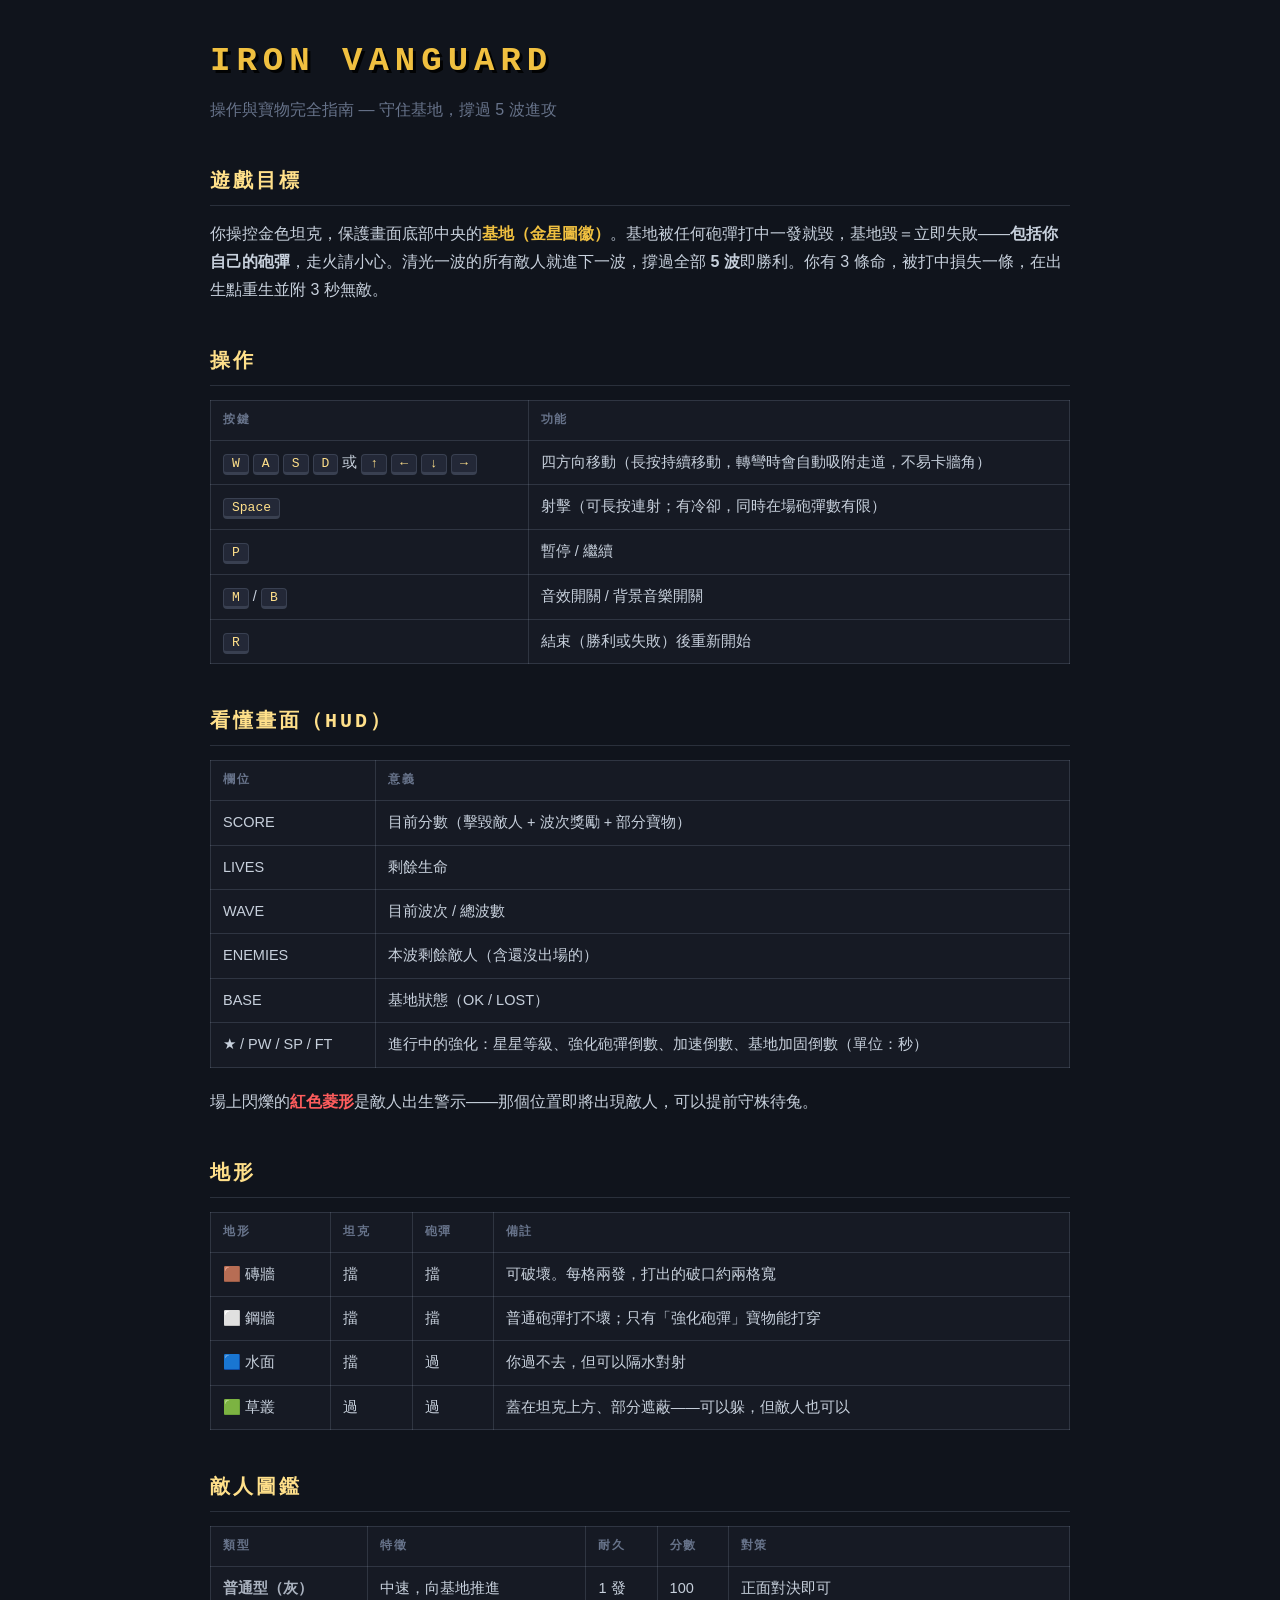
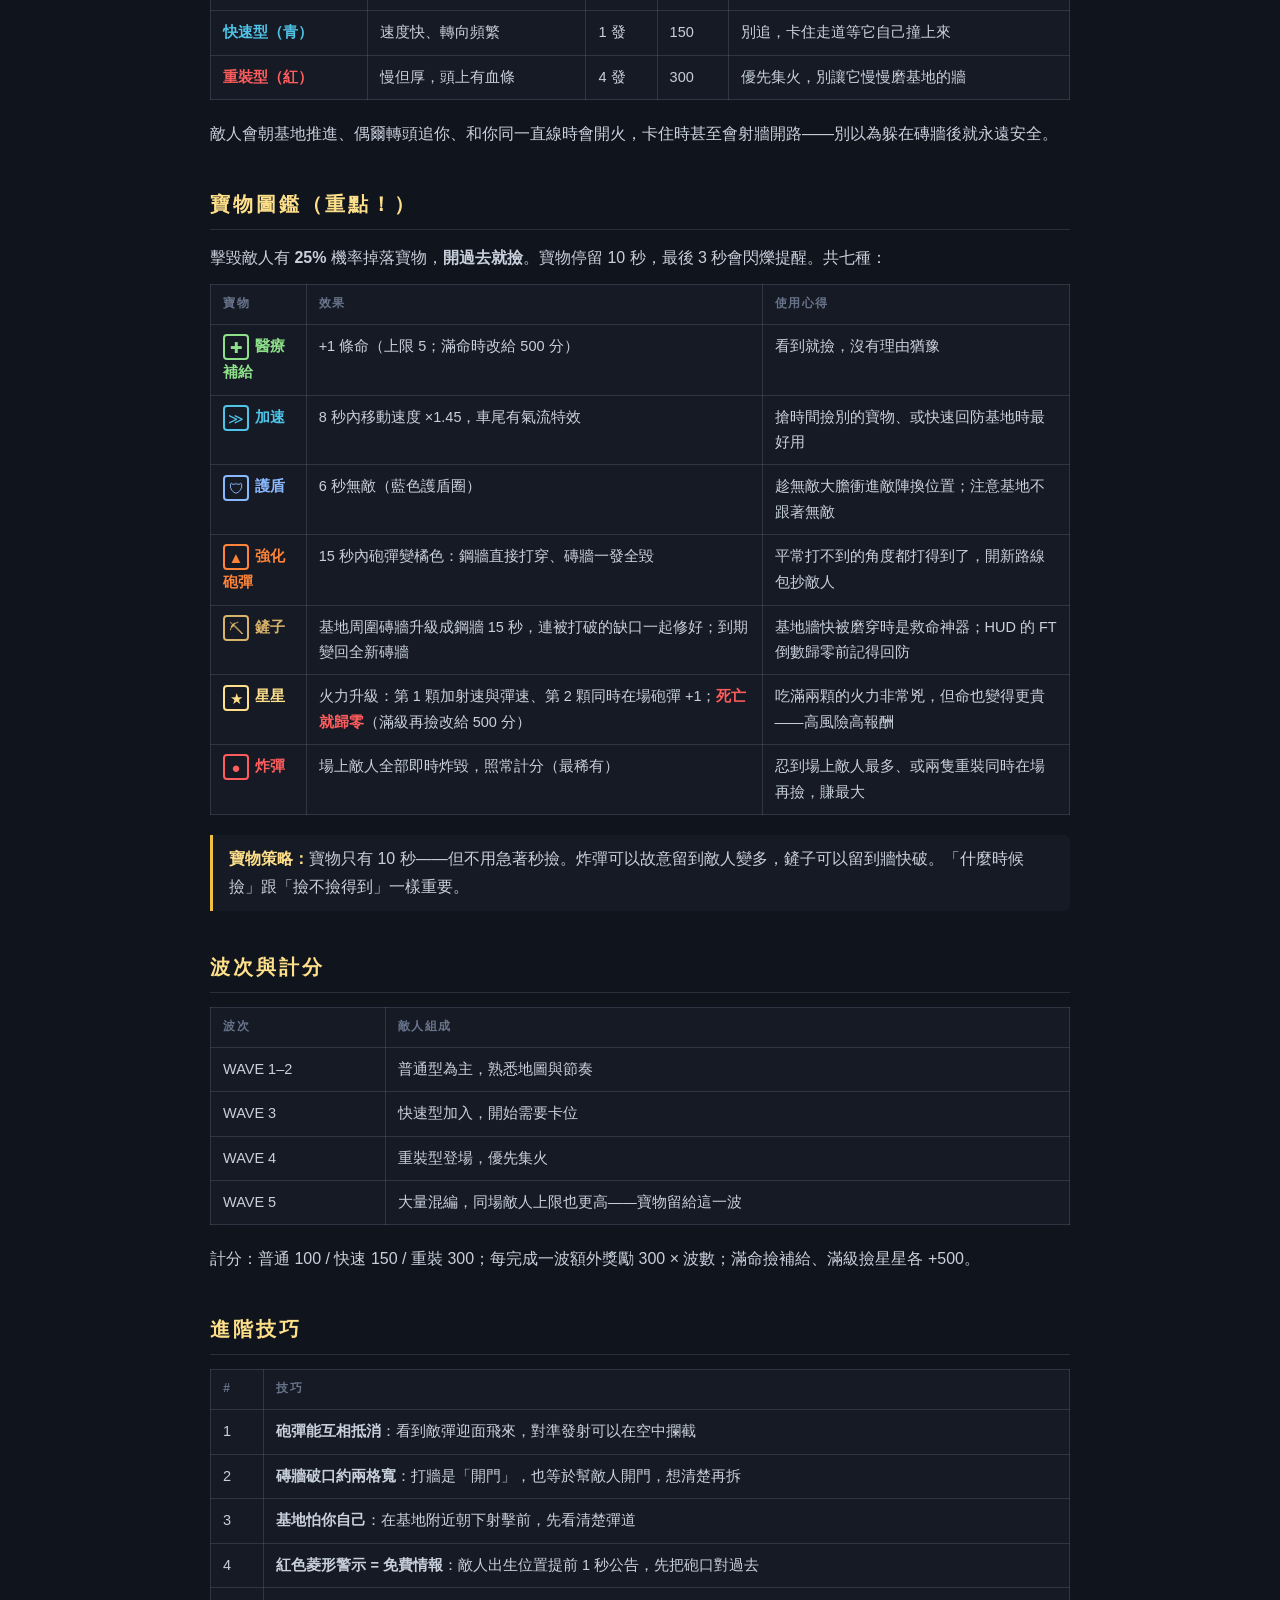
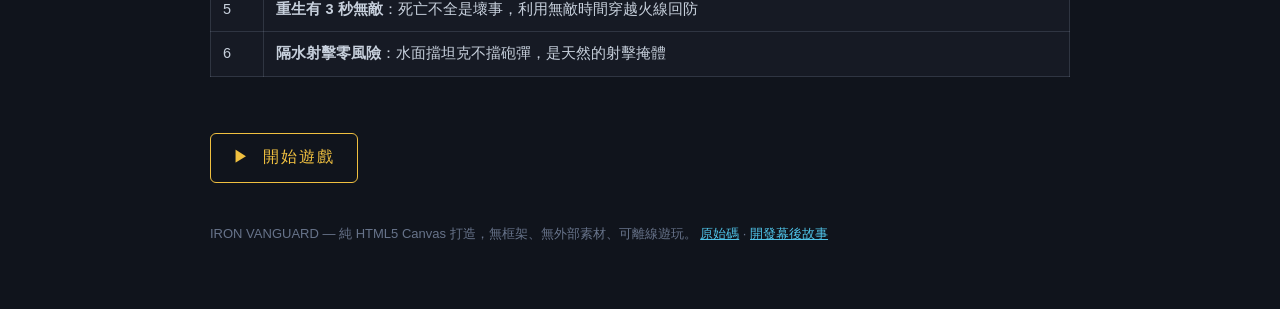
==== guide.html @ b5ddad6f "docs: 遊戲攻略頁 guide.html — 操作、地形、敵人、七種寶物詳解與進階技巧" ====
<!DOCTYPE html>
<html lang="zh-Hant">
<head>
<meta charset="UTF-8">
<meta name="viewport" content="width=device-width, initial-scale=1.0">
<title>IRON VANGUARD — 操作與寶物完全指南</title>
<style>
  :root {
    --bg: #10141c;
    --panel: #161a24;
    --line: rgba(159, 176, 198, 0.18);
    --text: #c7d0dc;
    --muted: #67738a;
    --gold: #f0c040;
    --amber: #ffe08a;
    --green: #8ee08a;
    --blue: #8ab8ff;
    --cyan: #4fc3e8;
    --red: #ff5d5d;
    --orange: #ff8438;
    --shovel: #d8b26a;
    --mono: 'Consolas', 'Menlo', 'Courier New', monospace;
    --cjk: 'Microsoft JhengHei', 'PingFang TC', 'Noto Sans TC', sans-serif;
  }
  * { margin: 0; padding: 0; box-sizing: border-box; }
  body {
    background: var(--bg);
    color: var(--text);
    font-family: var(--cjk);
    line-height: 1.75;
    padding: 32px 16px 64px;
  }
  main { max-width: 860px; margin: 0 auto; }
  h1 {
    font-family: var(--mono);
    color: var(--gold);
    letter-spacing: 6px;
    font-size: 34px;
    text-shadow: 3px 3px 0 rgba(0,0,0,0.85);
    margin-bottom: 4px;
  }
  .subtitle { color: var(--muted); margin-bottom: 28px; }
  h2 {
    font-family: var(--mono);
    color: var(--amber);
    letter-spacing: 3px;
    font-size: 20px;
    margin: 40px 0 14px;
    padding-bottom: 6px;
    border-bottom: 1px solid var(--line);
  }
  h3 { color: var(--blue); font-size: 16px; margin: 22px 0 8px; }
  p { margin-bottom: 10px; }
  table {
    width: 100%;
    border-collapse: collapse;
    margin: 12px 0 20px;
    font-size: 14.5px;
    background: var(--panel);
  }
  th, td { padding: 9px 12px; border: 1px solid var(--line); text-align: left; vertical-align: top; }
  th { color: var(--muted); font-size: 12px; letter-spacing: 1.5px; font-family: var(--mono); }
  kbd {
    font-family: var(--mono);
    background: #232837;
    border: 1px solid var(--line);
    border-bottom-width: 3px;
    border-radius: 4px;
    padding: 1px 8px;
    color: var(--amber);
    font-size: 13px;
    white-space: nowrap;
  }
  .tip {
    background: var(--panel);
    border-left: 3px solid var(--gold);
    padding: 10px 16px;
    margin: 14px 0;
    border-radius: 0 6px 6px 0;
  }
  .tip b { color: var(--amber); }
  .icon {
    display: inline-block;
    width: 26px; height: 26px;
    border-radius: 4px;
    border: 2px solid;
    background: var(--panel);
    text-align: center;
    line-height: 24px;
    font-size: 15px;
    margin-right: 6px;
    vertical-align: middle;
  }
  a { color: var(--cyan); }
  .back {
    display: inline-block;
    margin-top: 36px;
    font-family: var(--mono);
    letter-spacing: 2px;
    color: var(--gold);
    text-decoration: none;
    border: 1px solid var(--gold);
    border-radius: 6px;
    padding: 10px 22px;
  }
  .back:hover { background: rgba(240, 192, 64, 0.12); }
  footer { color: var(--muted); font-size: 13px; margin-top: 40px; }
</style>
</head>
<body>
<main>
  <h1>IRON VANGUARD</h1>
  <p class="subtitle">操作與寶物完全指南 — 守住基地，撐過 5 波進攻</p>

  <h2>遊戲目標</h2>
  <p>你操控金色坦克，保護畫面底部中央的<b style="color:var(--gold)">基地（金星圖徽）</b>。基地被任何砲彈打中一發就毀，基地毀＝立即失敗——<b>包括你自己的砲彈</b>，走火請小心。清光一波的所有敵人就進下一波，撐過全部 <b>5 波</b>即勝利。你有 3 條命，被打中損失一條，在出生點重生並附 3 秒無敵。</p>

  <h2>操作</h2>
  <table>
    <tr><th>按鍵</th><th>功能</th></tr>
    <tr><td><kbd>W</kbd> <kbd>A</kbd> <kbd>S</kbd> <kbd>D</kbd> 或 <kbd>↑</kbd> <kbd>←</kbd> <kbd>↓</kbd> <kbd>→</kbd></td><td>四方向移動（長按持續移動，轉彎時會自動吸附走道，不易卡牆角）</td></tr>
    <tr><td><kbd>Space</kbd></td><td>射擊（可長按連射；有冷卻，同時在場砲彈數有限）</td></tr>
    <tr><td><kbd>P</kbd></td><td>暫停 / 繼續</td></tr>
    <tr><td><kbd>M</kbd> / <kbd>B</kbd></td><td>音效開關 / 背景音樂開關</td></tr>
    <tr><td><kbd>R</kbd></td><td>結束（勝利或失敗）後重新開始</td></tr>
  </table>

  <h2>看懂畫面（HUD）</h2>
  <table>
    <tr><th>欄位</th><th>意義</th></tr>
    <tr><td>SCORE</td><td>目前分數（擊毀敵人 + 波次獎勵 + 部分寶物）</td></tr>
    <tr><td>LIVES</td><td>剩餘生命</td></tr>
    <tr><td>WAVE</td><td>目前波次 / 總波數</td></tr>
    <tr><td>ENEMIES</td><td>本波剩餘敵人（含還沒出場的）</td></tr>
    <tr><td>BASE</td><td>基地狀態（OK / LOST）</td></tr>
    <tr><td>★ / PW / SP / FT</td><td>進行中的強化：星星等級、強化砲彈倒數、加速倒數、基地加固倒數（單位：秒）</td></tr>
  </table>
  <p>場上閃爍的<b style="color:var(--red)">紅色菱形</b>是敵人出生警示——那個位置即將出現敵人，可以提前守株待兔。</p>

  <h2>地形</h2>
  <table>
    <tr><th>地形</th><th>坦克</th><th>砲彈</th><th>備註</th></tr>
    <tr><td>🟫 磚牆</td><td>擋</td><td>擋</td><td>可破壞。每格兩發，打出的破口約兩格寬</td></tr>
    <tr><td>⬜ 鋼牆</td><td>擋</td><td>擋</td><td>普通砲彈打不壞；只有「強化砲彈」寶物能打穿</td></tr>
    <tr><td>🟦 水面</td><td>擋</td><td>過</td><td>你過不去，但可以隔水對射</td></tr>
    <tr><td>🟩 草叢</td><td>過</td><td>過</td><td>蓋在坦克上方、部分遮蔽——可以躲，但敵人也可以</td></tr>
  </table>

  <h2>敵人圖鑑</h2>
  <table>
    <tr><th>類型</th><th>特徵</th><th>耐久</th><th>分數</th><th>對策</th></tr>
    <tr><td style="color:#aab2bf"><b>普通型（灰）</b></td><td>中速，向基地推進</td><td>1 發</td><td>100</td><td>正面對決即可</td></tr>
    <tr><td style="color:var(--cyan)"><b>快速型（青）</b></td><td>速度快、轉向頻繁</td><td>1 發</td><td>150</td><td>別追，卡住走道等它自己撞上來</td></tr>
    <tr><td style="color:var(--red)"><b>重裝型（紅）</b></td><td>慢但厚，頭上有血條</td><td>4 發</td><td>300</td><td>優先集火，別讓它慢慢磨基地的牆</td></tr>
  </table>
  <p>敵人會朝基地推進、偶爾轉頭追你、和你同一直線時會開火，卡住時甚至會射牆開路——別以為躲在磚牆後就永遠安全。</p>

  <h2>寶物圖鑑（重點！）</h2>
  <p>擊毀敵人有 <b>25%</b> 機率掉落寶物，<b>開過去就撿</b>。寶物停留 10 秒，最後 3 秒會閃爍提醒。共七種：</p>
  <table>
    <tr><th>寶物</th><th>效果</th><th>使用心得</th></tr>
    <tr><td><span class="icon" style="color:var(--green);border-color:var(--green)">✚</span><b style="color:var(--green)">醫療補給</b></td><td>+1 條命（上限 5；滿命時改給 500 分）</td><td>看到就撿，沒有理由猶豫</td></tr>
    <tr><td><span class="icon" style="color:var(--cyan);border-color:var(--cyan)">≫</span><b style="color:var(--cyan)">加速</b></td><td>8 秒內移動速度 ×1.45，車尾有氣流特效</td><td>搶時間撿別的寶物、或快速回防基地時最好用</td></tr>
    <tr><td><span class="icon" style="color:var(--blue);border-color:var(--blue)">🛡</span><b style="color:var(--blue)">護盾</b></td><td>6 秒無敵（藍色護盾圈）</td><td>趁無敵大膽衝進敵陣換位置；注意基地不跟著無敵</td></tr>
    <tr><td><span class="icon" style="color:var(--orange);border-color:var(--orange)">▲</span><b style="color:var(--orange)">強化砲彈</b></td><td>15 秒內砲彈變橘色：鋼牆直接打穿、磚牆一發全毀</td><td>平常打不到的角度都打得到了，開新路線包抄敵人</td></tr>
    <tr><td><span class="icon" style="color:var(--shovel);border-color:var(--shovel)">⛏</span><b style="color:var(--shovel)">鏟子</b></td><td>基地周圍磚牆升級成鋼牆 15 秒，連被打破的缺口一起修好；到期變回全新磚牆</td><td>基地牆快被磨穿時是救命神器；HUD 的 FT 倒數歸零前記得回防</td></tr>
    <tr><td><span class="icon" style="color:var(--amber);border-color:var(--amber)">★</span><b style="color:var(--amber)">星星</b></td><td>火力升級：第 1 顆加射速與彈速、第 2 顆同時在場砲彈 +1；<b style="color:var(--red)">死亡就歸零</b>（滿級再撿改給 500 分）</td><td>吃滿兩顆的火力非常兇，但命也變得更貴——高風險高報酬</td></tr>
    <tr><td><span class="icon" style="color:var(--red);border-color:var(--red)">●</span><b style="color:var(--red)">炸彈</b></td><td>場上敵人全部即時炸毀，照常計分（最稀有）</td><td>忍到場上敵人最多、或兩隻重裝同時在場再撿，賺最大</td></tr>
  </table>
  <div class="tip"><b>寶物策略：</b>寶物只有 10 秒——但不用急著秒撿。炸彈可以故意留到敵人變多，鏟子可以留到牆快破。「什麼時候撿」跟「撿不撿得到」一樣重要。</div>

  <h2>波次與計分</h2>
  <table>
    <tr><th>波次</th><th>敵人組成</th></tr>
    <tr><td>WAVE 1–2</td><td>普通型為主，熟悉地圖與節奏</td></tr>
    <tr><td>WAVE 3</td><td>快速型加入，開始需要卡位</td></tr>
    <tr><td>WAVE 4</td><td>重裝型登場，優先集火</td></tr>
    <tr><td>WAVE 5</td><td>大量混編，同場敵人上限也更高——寶物留給這一波</td></tr>
  </table>
  <p>計分：普通 100 / 快速 150 / 重裝 300；每完成一波額外獎勵 300 × 波數；滿命撿補給、滿級撿星星各 +500。</p>

  <h2>進階技巧</h2>
  <table>
    <tr><th>#</th><th>技巧</th></tr>
    <tr><td>1</td><td><b>砲彈能互相抵消</b>：看到敵彈迎面飛來，對準發射可以在空中攔截</td></tr>
    <tr><td>2</td><td><b>磚牆破口約兩格寬</b>：打牆是「開門」，也等於幫敵人開門，想清楚再拆</td></tr>
    <tr><td>3</td><td><b>基地怕你自己</b>：在基地附近朝下射擊前，先看清楚彈道</td></tr>
    <tr><td>4</td><td><b>紅色菱形警示 = 免費情報</b>：敵人出生位置提前 1 秒公告，先把砲口對過去</td></tr>
    <tr><td>5</td><td><b>重生有 3 秒無敵</b>：死亡不全是壞事，利用無敵時間穿越火線回防</td></tr>
    <tr><td>6</td><td><b>隔水射擊零風險</b>：水面擋坦克不擋砲彈，是天然的射擊掩體</td></tr>
  </table>

  <a class="back" href="./index.html">▶ 開始遊戲</a>

  <footer>
    IRON VANGUARD — 純 HTML5 Canvas 打造，無框架、無外部素材、可離線遊玩。
    <a href="https://github.com/Ttingyu1123/game-tank">原始碼</a> ·
    <a href="https://tingyudeco.com/blog/behind-the-scenes-iron-vanguard">開發幕後故事</a>
  </footer>
</main>
</body>
</html>
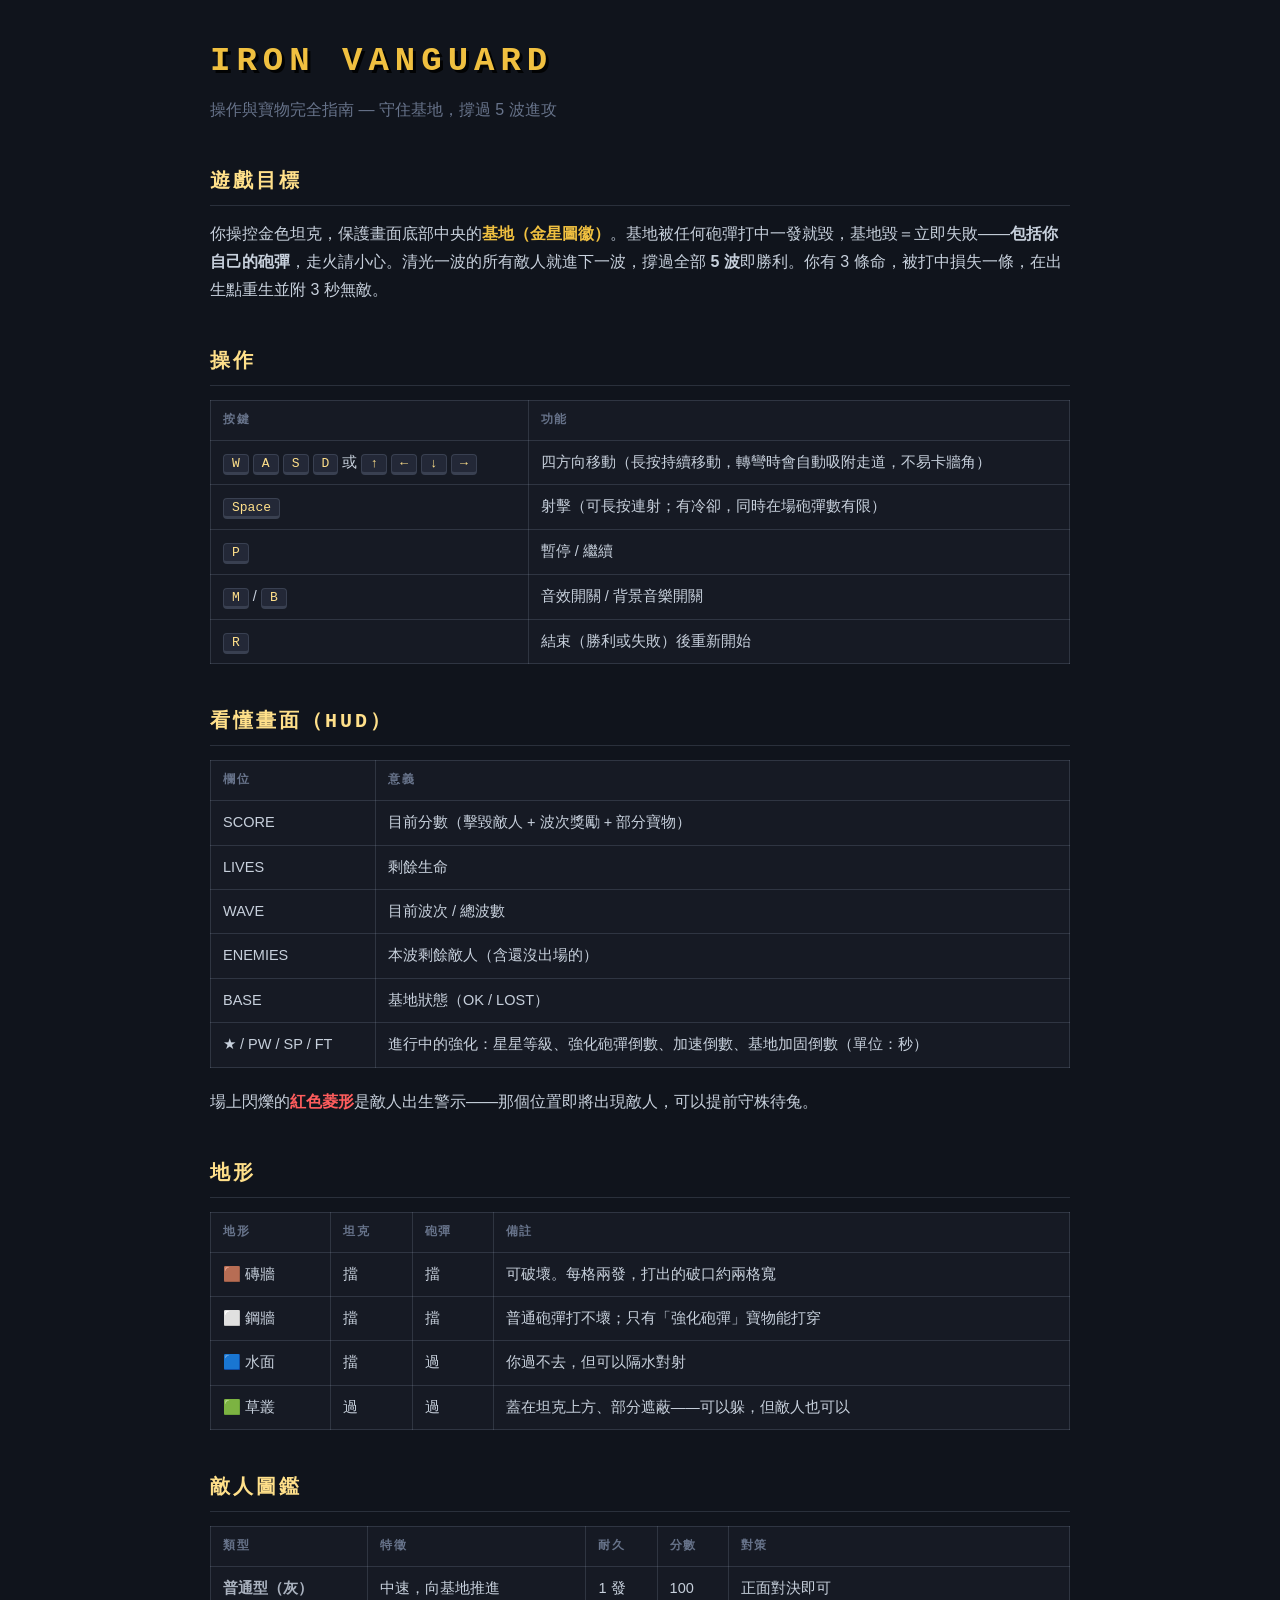
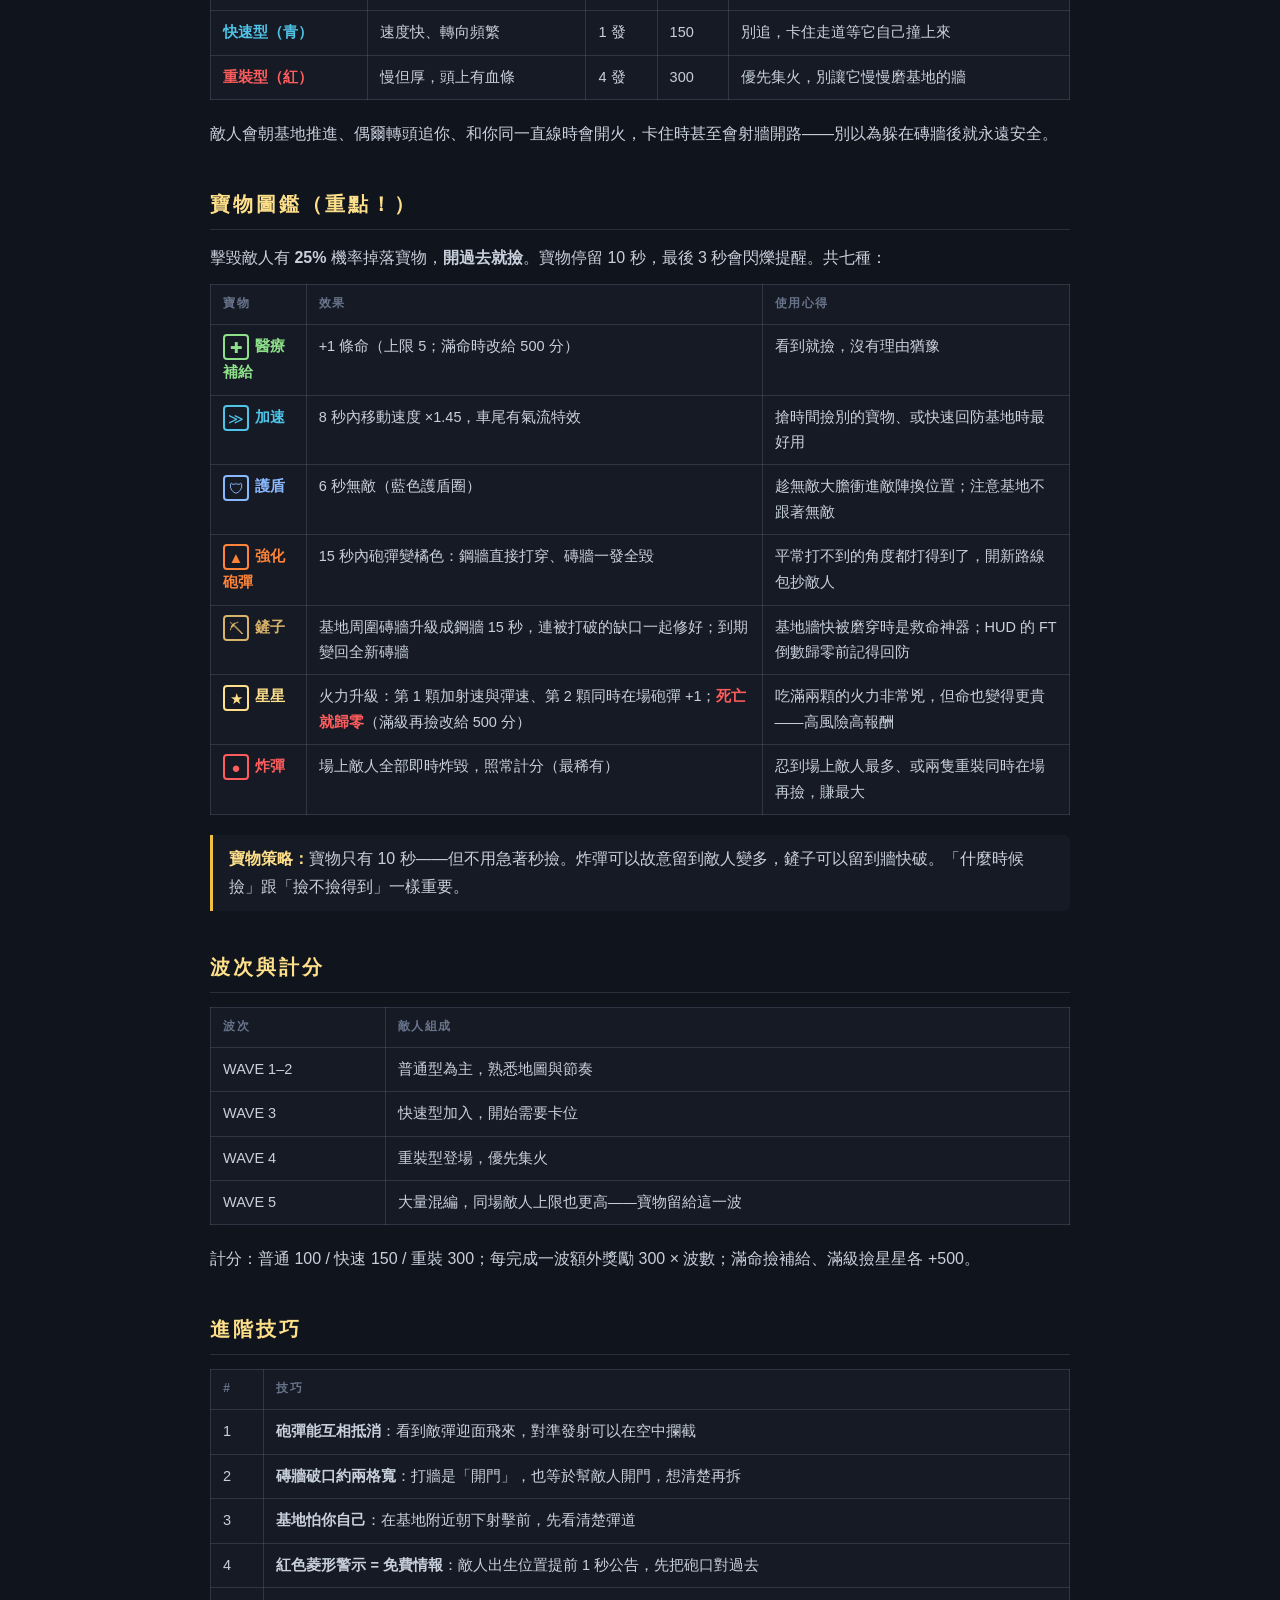
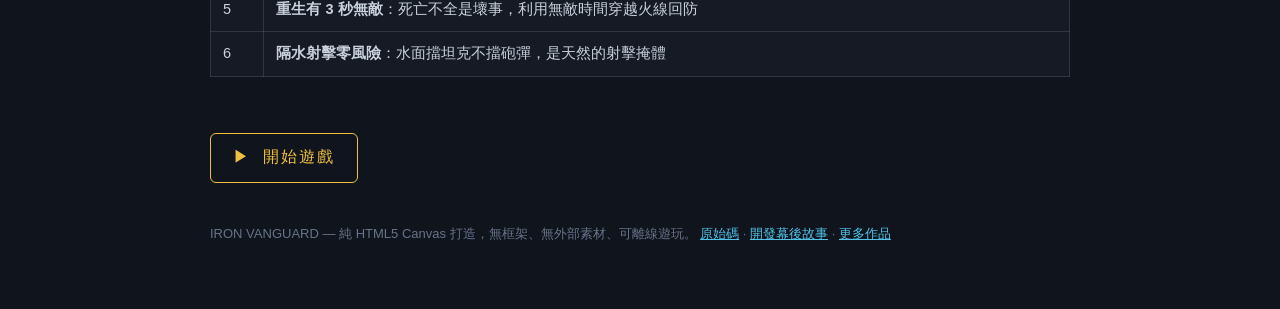
==== commit 987b1c04: "docs: 遊戲頁與攻略頁 footer 加回主站連結（portfolio/tools）" ====
--- a/guide.html
+++ b/guide.html
@@ -195,7 +195,8 @@
   <footer>
     IRON VANGUARD — 純 HTML5 Canvas 打造，無框架、無外部素材、可離線遊玩。
     <a href="https://github.com/Ttingyu1123/game-tank">原始碼</a> ·
-    <a href="https://tingyudeco.com/blog/behind-the-scenes-iron-vanguard">開發幕後故事</a>
+    <a href="https://tingyudeco.com/blog/behind-the-scenes-iron-vanguard">開發幕後故事</a> ·
+    <a href="https://tingyudeco.com/portfolio/tools">更多作品</a>
   </footer>
 </main>
 </body>
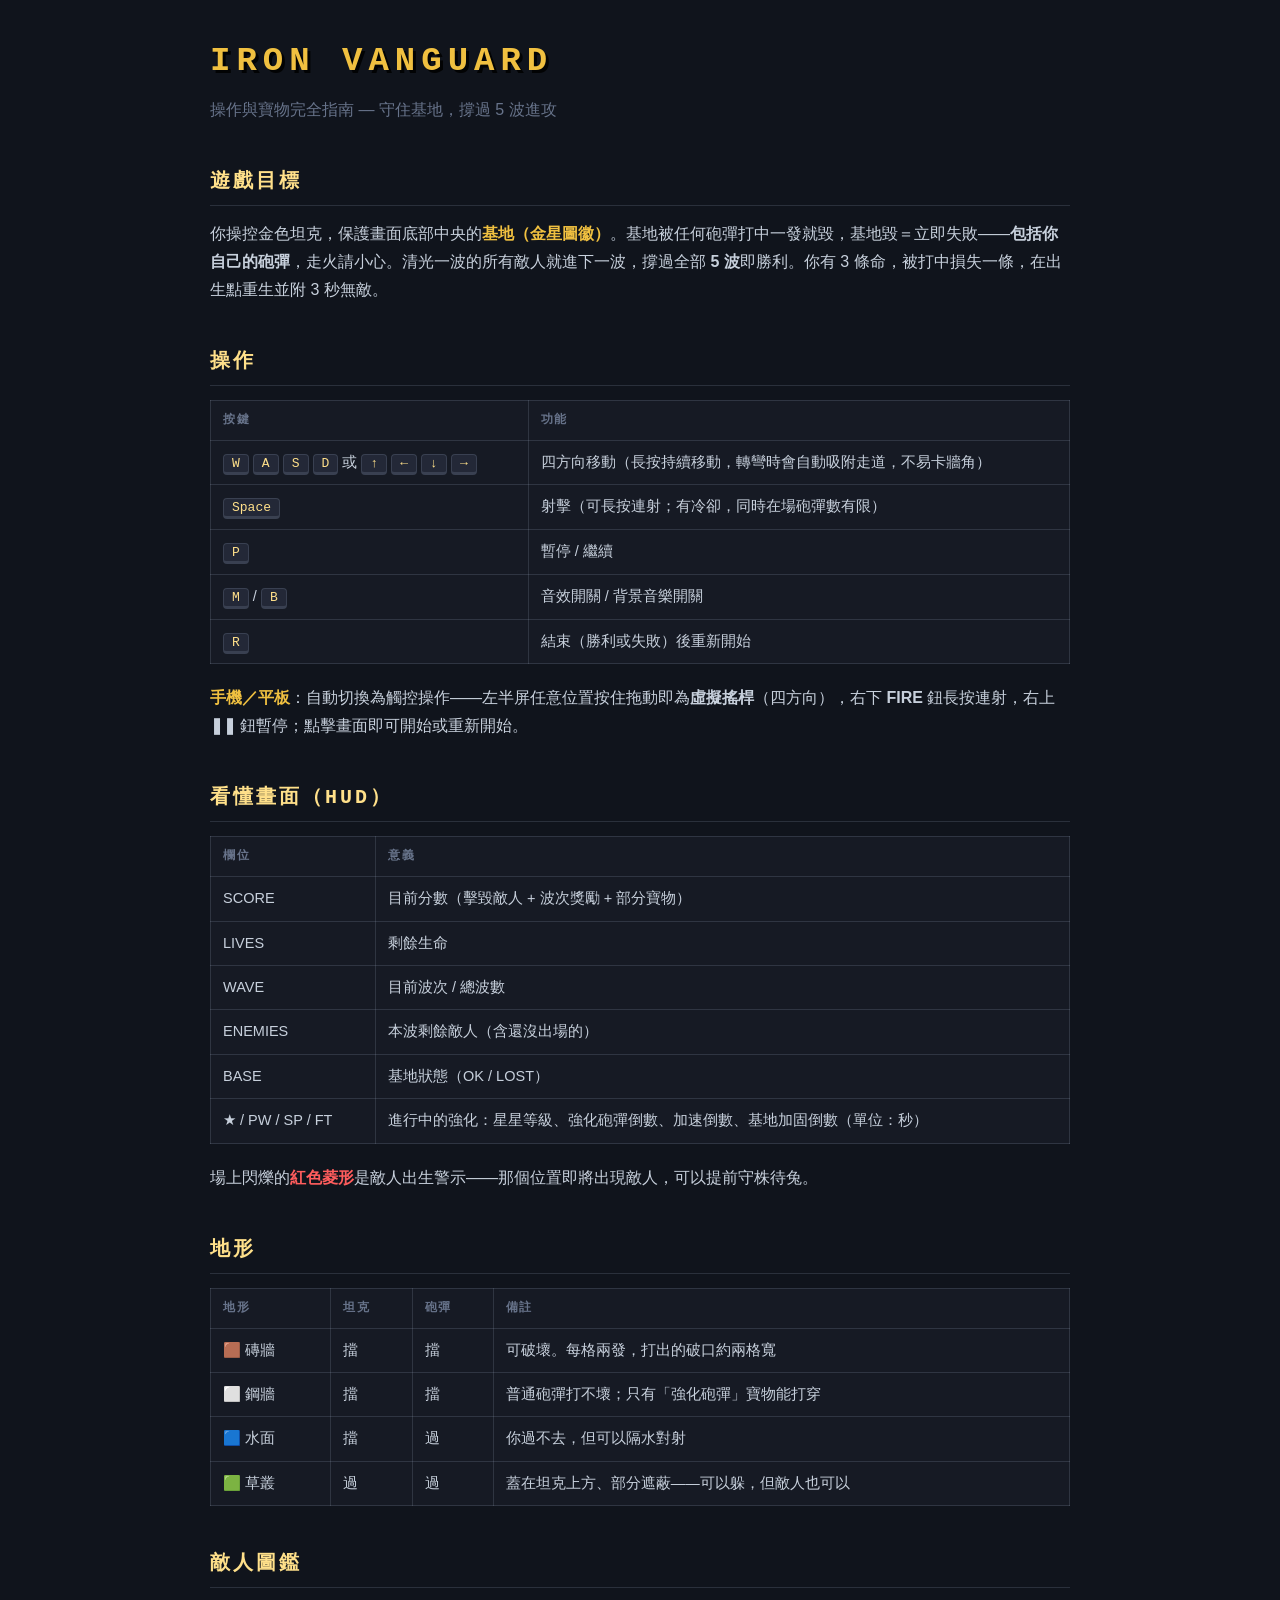
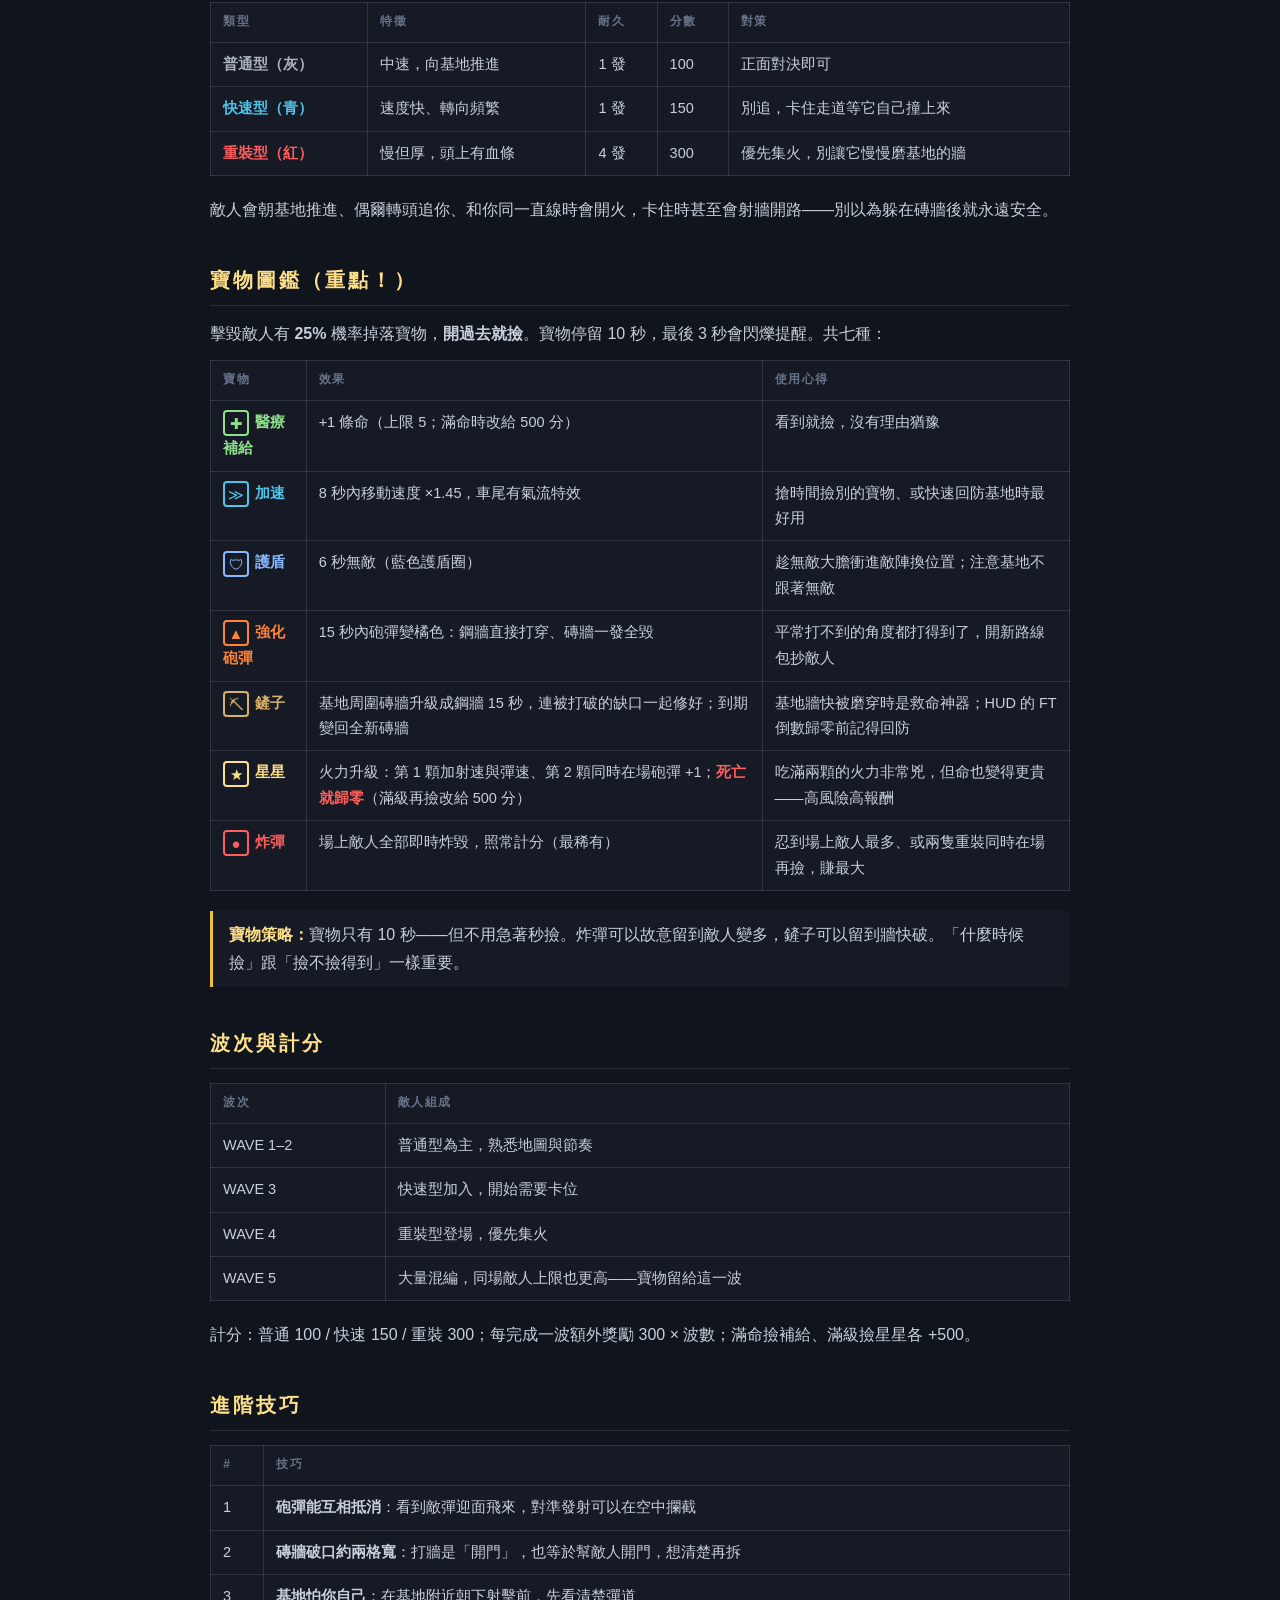
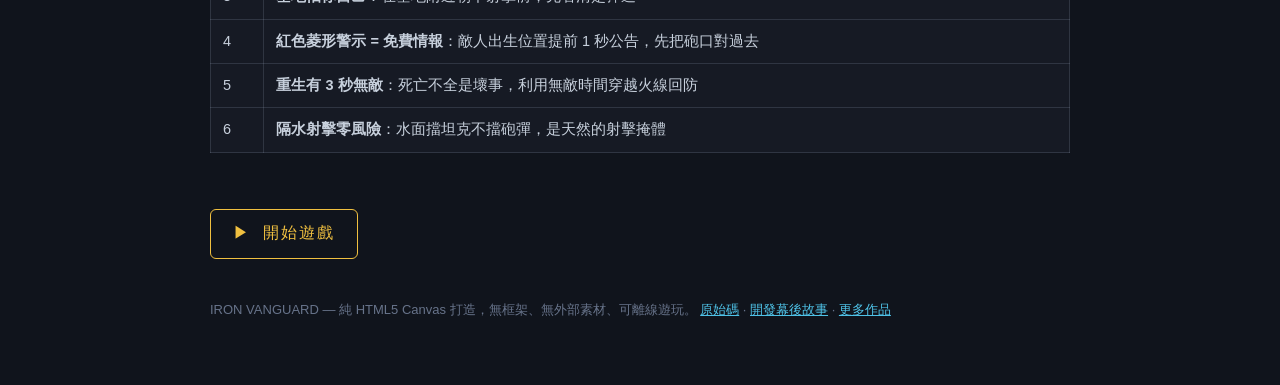
==== commit 843e4124: "feat: 手機觸控支援 — 浮動虛擬搖桿＋FIRE 鈕＋暫停鈕 - 新增 js/touch.js：左半屏浮動搖桿（主導軸四方向、25% 換軸遲滯防抖）、   FIRE 鈕長按連射、暫停鈕、點擊畫布開" ====
--- a/guide.html
+++ b/guide.html
@@ -124,6 +124,7 @@
     <tr><td><kbd>M</kbd> / <kbd>B</kbd></td><td>音效開關 / 背景音樂開關</td></tr>
     <tr><td><kbd>R</kbd></td><td>結束（勝利或失敗）後重新開始</td></tr>
   </table>
+  <p><b style="color:var(--gold)">手機／平板</b>：自動切換為觸控操作——左半屏任意位置按住拖動即為<b>虛擬搖桿</b>（四方向），右下 <b>FIRE</b> 鈕長按連射，右上 <b>❚❚</b> 鈕暫停；點擊畫面即可開始或重新開始。</p>
 
   <h2>看懂畫面（HUD）</h2>
   <table>
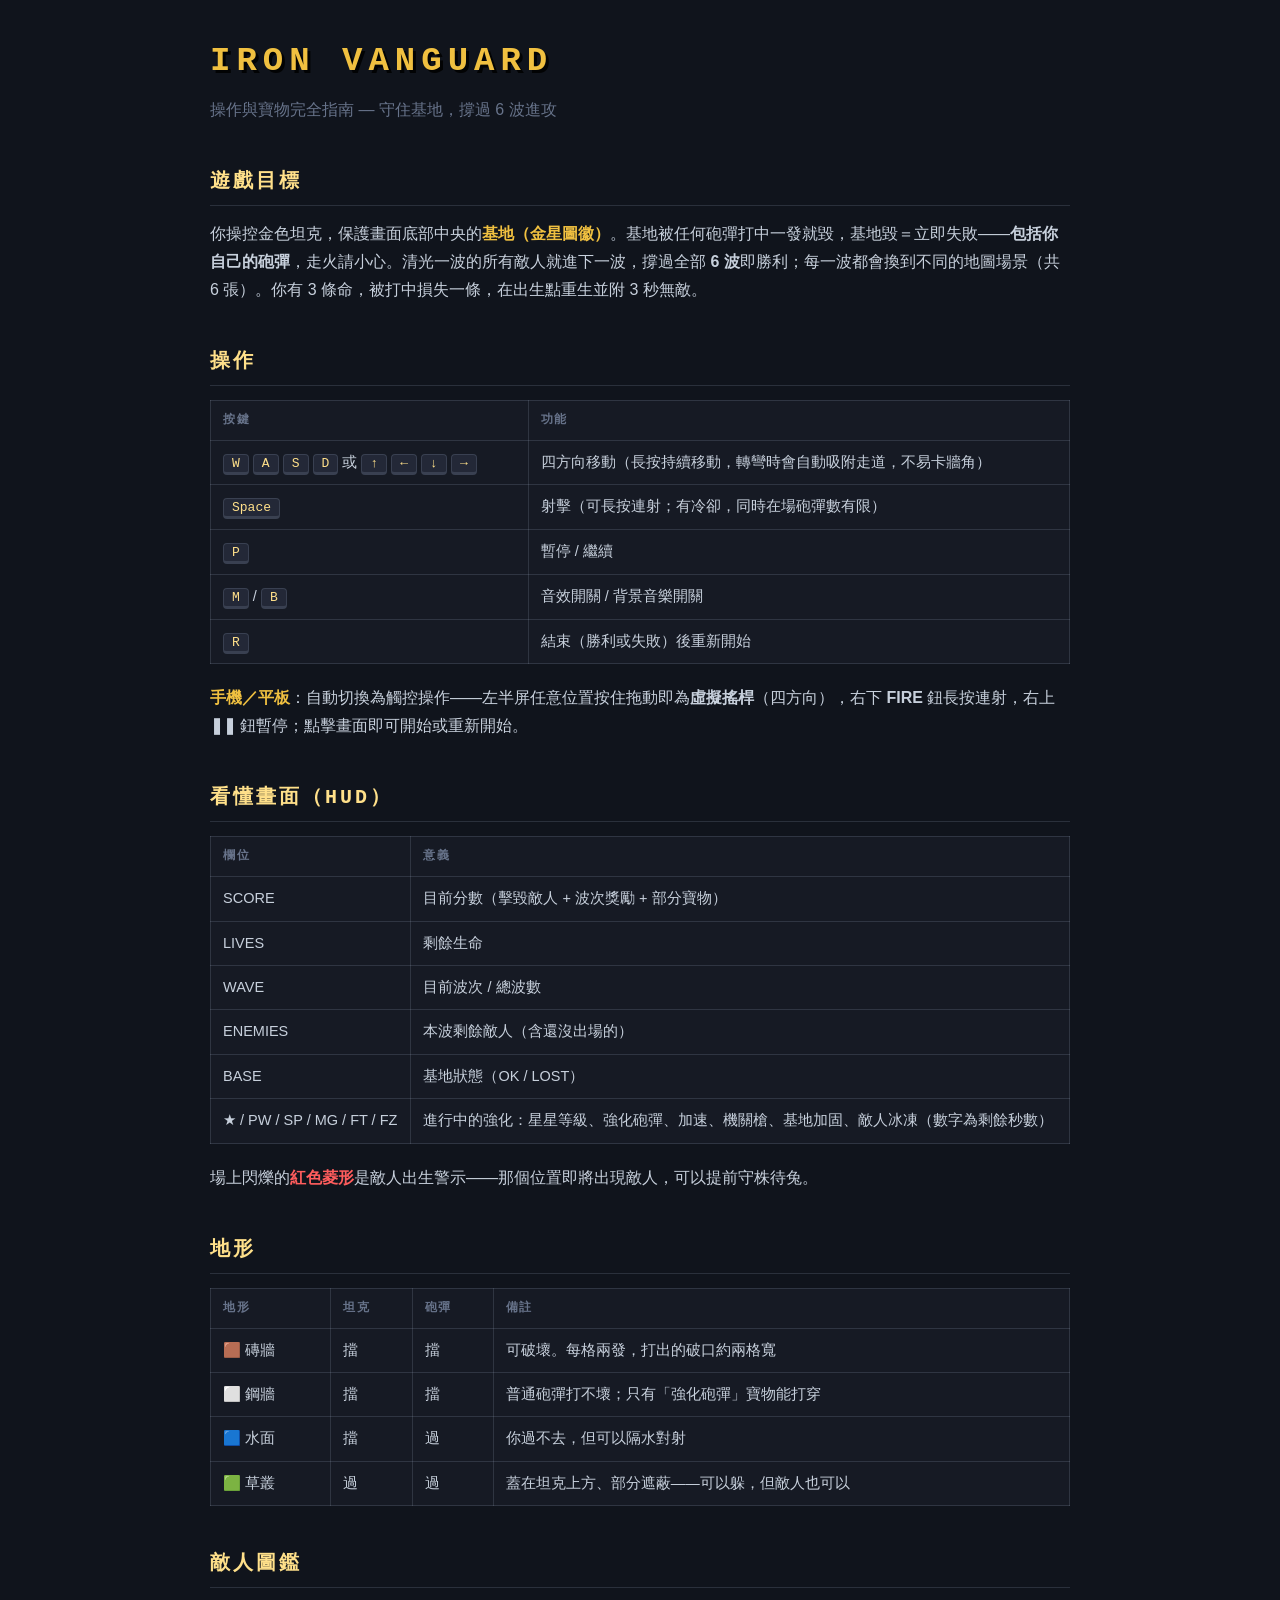
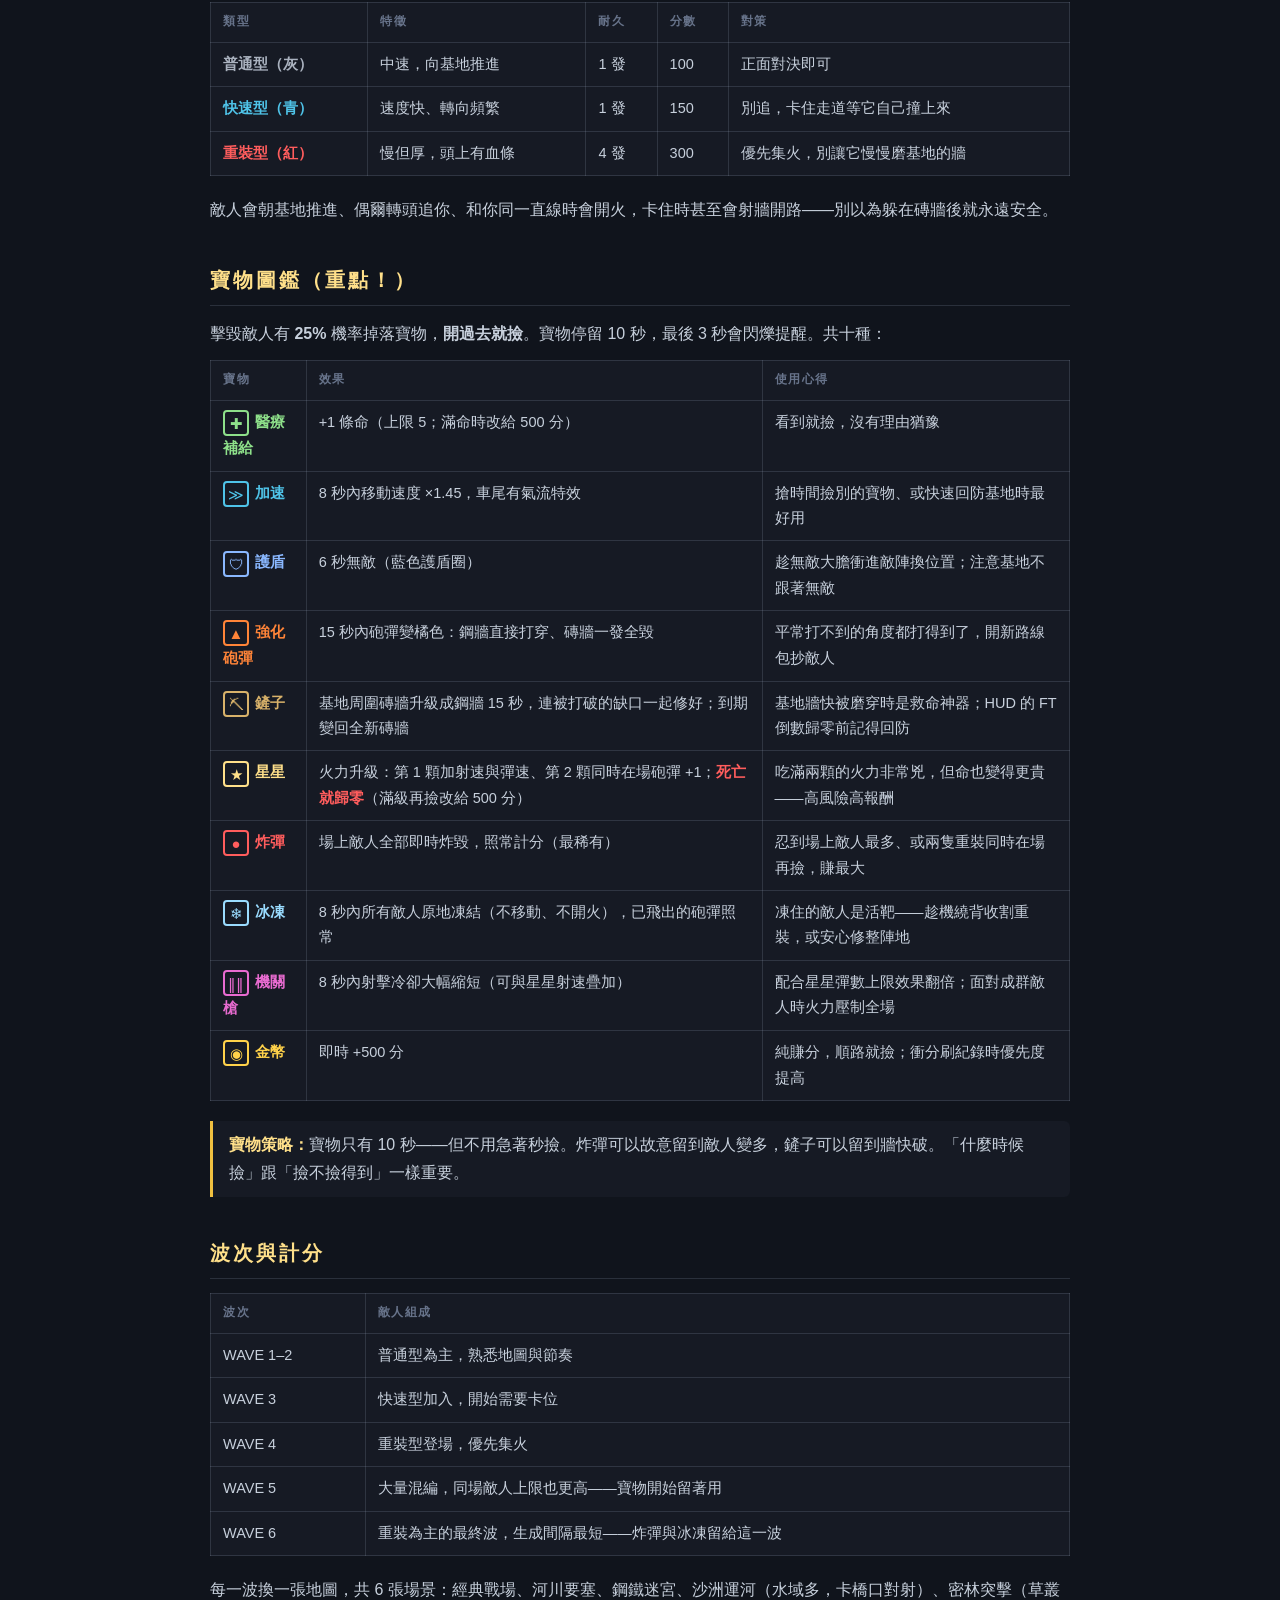
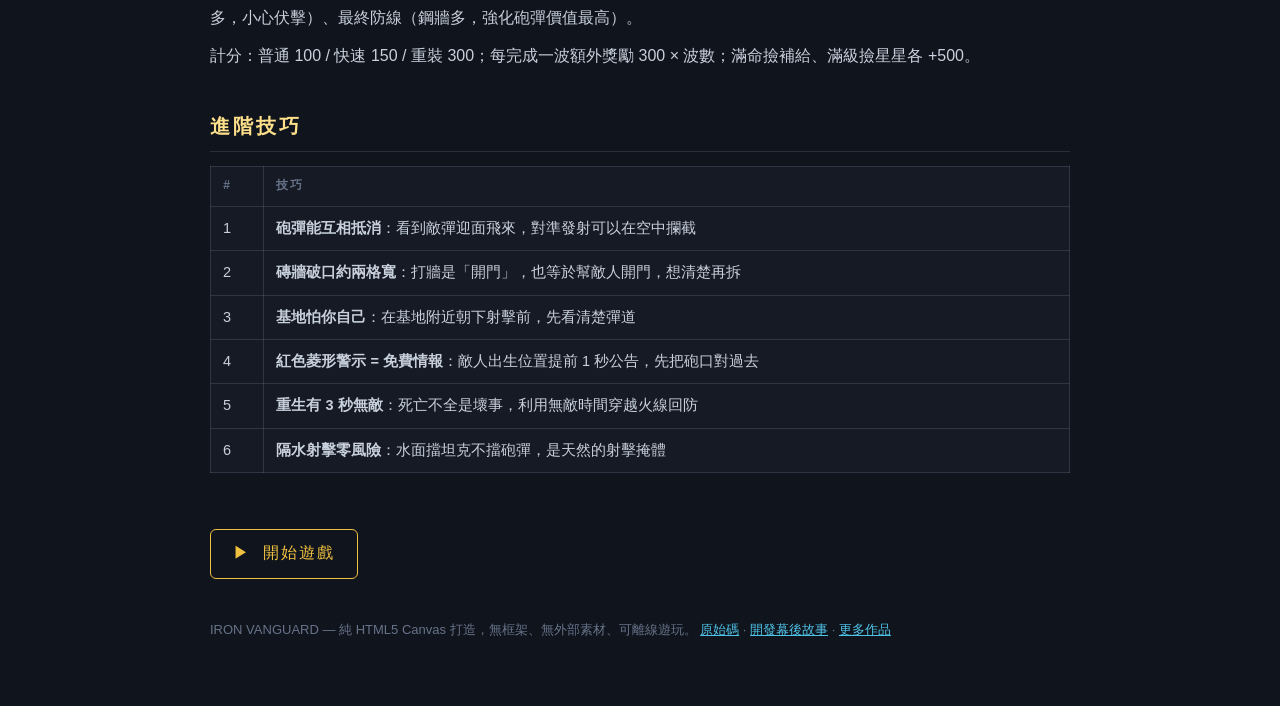
==== commit 64758e5f: "feat: 三張新地圖（沙洲運河/密林突擊/最終防線）＋三種新寶物（冰凍/機關槍/金幣） - 場景擴至 6 張、波次擴至 6 波，每波對應一張地圖；新增重裝為主的最終波 - 寶物擴至 10 種：fre" ====
--- a/guide.html
+++ b/guide.html
@@ -110,10 +110,10 @@
 <body>
 <main>
   <h1>IRON VANGUARD</h1>
-  <p class="subtitle">操作與寶物完全指南 — 守住基地，撐過 5 波進攻</p>
+  <p class="subtitle">操作與寶物完全指南 — 守住基地，撐過 6 波進攻</p>
 
   <h2>遊戲目標</h2>
-  <p>你操控金色坦克，保護畫面底部中央的<b style="color:var(--gold)">基地（金星圖徽）</b>。基地被任何砲彈打中一發就毀，基地毀＝立即失敗——<b>包括你自己的砲彈</b>，走火請小心。清光一波的所有敵人就進下一波，撐過全部 <b>5 波</b>即勝利。你有 3 條命，被打中損失一條，在出生點重生並附 3 秒無敵。</p>
+  <p>你操控金色坦克，保護畫面底部中央的<b style="color:var(--gold)">基地（金星圖徽）</b>。基地被任何砲彈打中一發就毀，基地毀＝立即失敗——<b>包括你自己的砲彈</b>，走火請小心。清光一波的所有敵人就進下一波，撐過全部 <b>6 波</b>即勝利；每一波都會換到不同的地圖場景（共 6 張）。你有 3 條命，被打中損失一條，在出生點重生並附 3 秒無敵。</p>
 
   <h2>操作</h2>
   <table>
@@ -134,7 +134,7 @@
     <tr><td>WAVE</td><td>目前波次 / 總波數</td></tr>
     <tr><td>ENEMIES</td><td>本波剩餘敵人（含還沒出場的）</td></tr>
     <tr><td>BASE</td><td>基地狀態（OK / LOST）</td></tr>
-    <tr><td>★ / PW / SP / FT</td><td>進行中的強化：星星等級、強化砲彈倒數、加速倒數、基地加固倒數（單位：秒）</td></tr>
+    <tr><td>★ / PW / SP / MG / FT / FZ</td><td>進行中的強化：星星等級、強化砲彈、加速、機關槍、基地加固、敵人冰凍（數字為剩餘秒數）</td></tr>
   </table>
   <p>場上閃爍的<b style="color:var(--red)">紅色菱形</b>是敵人出生警示——那個位置即將出現敵人，可以提前守株待兔。</p>
 
@@ -157,7 +157,7 @@
   <p>敵人會朝基地推進、偶爾轉頭追你、和你同一直線時會開火，卡住時甚至會射牆開路——別以為躲在磚牆後就永遠安全。</p>
 
   <h2>寶物圖鑑（重點！）</h2>
-  <p>擊毀敵人有 <b>25%</b> 機率掉落寶物，<b>開過去就撿</b>。寶物停留 10 秒，最後 3 秒會閃爍提醒。共七種：</p>
+  <p>擊毀敵人有 <b>25%</b> 機率掉落寶物，<b>開過去就撿</b>。寶物停留 10 秒，最後 3 秒會閃爍提醒。共十種：</p>
   <table>
     <tr><th>寶物</th><th>效果</th><th>使用心得</th></tr>
     <tr><td><span class="icon" style="color:var(--green);border-color:var(--green)">✚</span><b style="color:var(--green)">醫療補給</b></td><td>+1 條命（上限 5；滿命時改給 500 分）</td><td>看到就撿，沒有理由猶豫</td></tr>
@@ -167,6 +167,9 @@
     <tr><td><span class="icon" style="color:var(--shovel);border-color:var(--shovel)">⛏</span><b style="color:var(--shovel)">鏟子</b></td><td>基地周圍磚牆升級成鋼牆 15 秒，連被打破的缺口一起修好；到期變回全新磚牆</td><td>基地牆快被磨穿時是救命神器；HUD 的 FT 倒數歸零前記得回防</td></tr>
     <tr><td><span class="icon" style="color:var(--amber);border-color:var(--amber)">★</span><b style="color:var(--amber)">星星</b></td><td>火力升級：第 1 顆加射速與彈速、第 2 顆同時在場砲彈 +1；<b style="color:var(--red)">死亡就歸零</b>（滿級再撿改給 500 分）</td><td>吃滿兩顆的火力非常兇，但命也變得更貴——高風險高報酬</td></tr>
     <tr><td><span class="icon" style="color:var(--red);border-color:var(--red)">●</span><b style="color:var(--red)">炸彈</b></td><td>場上敵人全部即時炸毀，照常計分（最稀有）</td><td>忍到場上敵人最多、或兩隻重裝同時在場再撿，賺最大</td></tr>
+    <tr><td><span class="icon" style="color:#9adcff;border-color:#9adcff">❄</span><b style="color:#9adcff">冰凍</b></td><td>8 秒內所有敵人原地凍結（不移動、不開火），已飛出的砲彈照常</td><td>凍住的敵人是活靶——趁機繞背收割重裝，或安心修整陣地</td></tr>
+    <tr><td><span class="icon" style="color:#e86bd0;border-color:#e86bd0">‖‖</span><b style="color:#e86bd0">機關槍</b></td><td>8 秒內射擊冷卻大幅縮短（可與星星射速疊加）</td><td>配合星星彈數上限效果翻倍；面對成群敵人時火力壓制全場</td></tr>
+    <tr><td><span class="icon" style="color:#ffd24a;border-color:#ffd24a">◉</span><b style="color:#ffd24a">金幣</b></td><td>即時 +500 分</td><td>純賺分，順路就撿；衝分刷紀錄時優先度提高</td></tr>
   </table>
   <div class="tip"><b>寶物策略：</b>寶物只有 10 秒——但不用急著秒撿。炸彈可以故意留到敵人變多，鏟子可以留到牆快破。「什麼時候撿」跟「撿不撿得到」一樣重要。</div>
 
@@ -176,8 +179,10 @@
     <tr><td>WAVE 1–2</td><td>普通型為主，熟悉地圖與節奏</td></tr>
     <tr><td>WAVE 3</td><td>快速型加入，開始需要卡位</td></tr>
     <tr><td>WAVE 4</td><td>重裝型登場，優先集火</td></tr>
-    <tr><td>WAVE 5</td><td>大量混編，同場敵人上限也更高——寶物留給這一波</td></tr>
-  </table>
+    <tr><td>WAVE 5</td><td>大量混編，同場敵人上限也更高——寶物開始留著用</td></tr>
+    <tr><td>WAVE 6</td><td>重裝為主的最終波，生成間隔最短——炸彈與冰凍留給這一波</td></tr>
+  </table>
+  <p>每一波換一張地圖，共 6 張場景：經典戰場、河川要塞、鋼鐵迷宮、沙洲運河（水域多，卡橋口對射）、密林突擊（草叢多，小心伏擊）、最終防線（鋼牆多，強化砲彈價值最高）。</p>
   <p>計分：普通 100 / 快速 150 / 重裝 300；每完成一波額外獎勵 300 × 波數；滿命撿補給、滿級撿星星各 +500。</p>
 
   <h2>進階技巧</h2>
